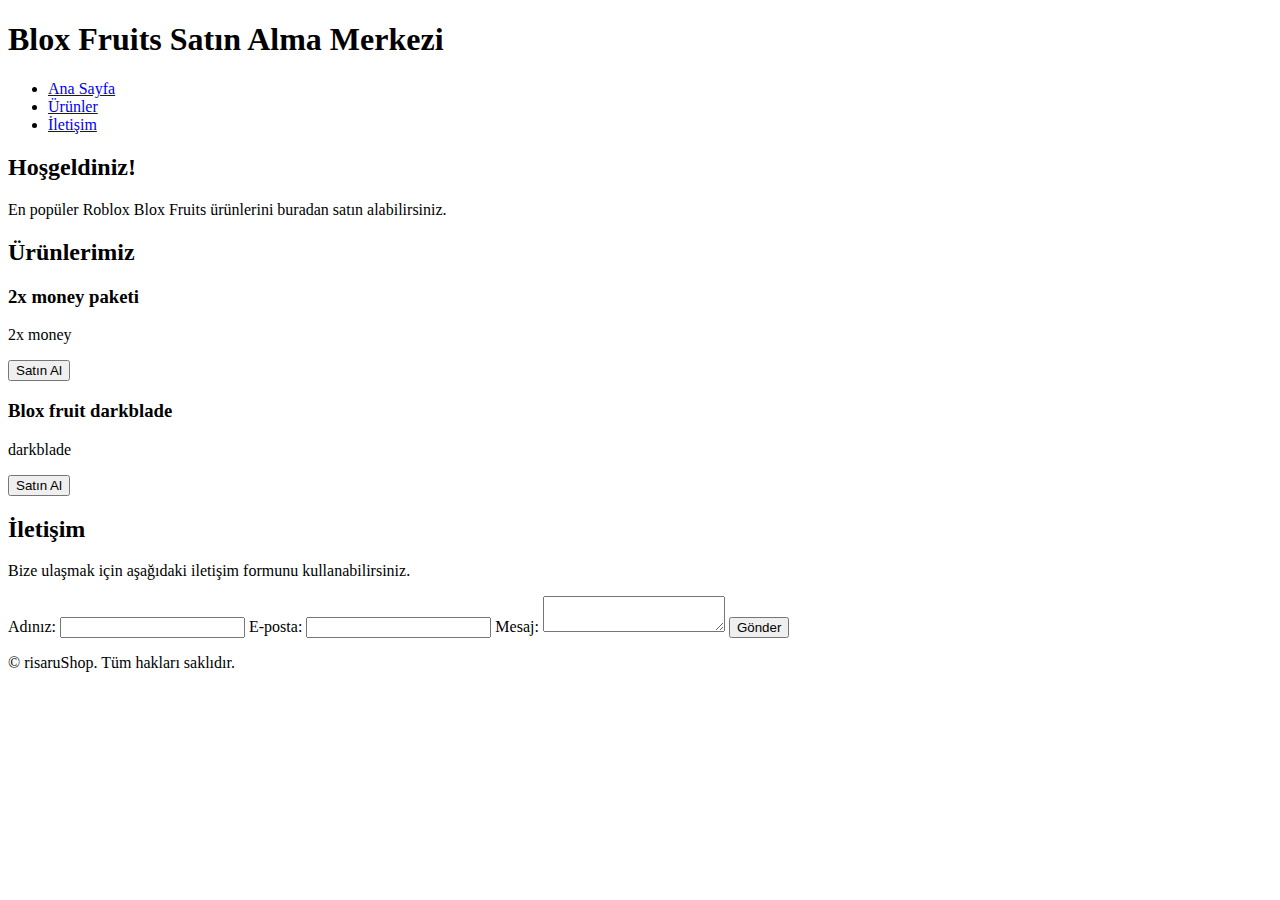
==== index.html @ 5f524182 "Update index.html" ====
<!DOCTYPE html>
<html lang="en">
<head>
    <meta charset="UTF-8">
    <meta name="viewport" content="width=device-width, initial-scale=1.0">
    <title>Blox Fruits Satın Alma</title>
    <link rel="stylesheet" href="styles.css">
</head>
<body>
    <header>
        <h1>Blox Fruits Satın Alma Merkezi</h1>
        <nav>
            <ul>
                <li><a href="#home">Ana Sayfa</a></li>
                <li><a href="#products">Ürünler</a></li>
                <li><a href="#contact">İletişim</a></li>
            </ul>
        </nav>
    </header>
    
    <section id="home">
        <h2>Hoşgeldiniz!</h2>
        <p>En popüler Roblox Blox Fruits ürünlerini buradan satın alabilirsiniz.</p>
    </section>
    
    <section id="products">
        <h2>Ürünlerimiz</h2>
        <div class="product">
            <h3>2x money paketi</h3>
            <p>2x money</p>
            <button onclick="purchase('2x money')">Satın Al</button>
        </div>
        <div class="product">
            <h3>Blox fruit darkblade</h3>
            <p>darkblade</p>
            <button onclick="purchase('dark blade')">Satın Al</button>
        </div>
    </section>
    
    <section id="contact">
        <h2>İletişim</h2>
        <p>Bize ulaşmak için aşağıdaki iletişim formunu kullanabilirsiniz.</p>
        <form id="contactForm">
            <label for="name">Adınız:</label>
            <input type="text" id="name" name="name" required>
            <label for="email">E-posta:</label>
            <input type="email" id="email" name="email" required>
            <label for="message">Mesaj:</label>
            <textarea id="message" name="message" required></textarea>
            <button type="submit">Gönder</button>
        </form>
    </section>
    
    <footer>
        <p>&copy; risaruShop. Tüm hakları saklıdır.</p>
    </footer>
    
    <script src="scripts.js"></script>
</body>
</html>
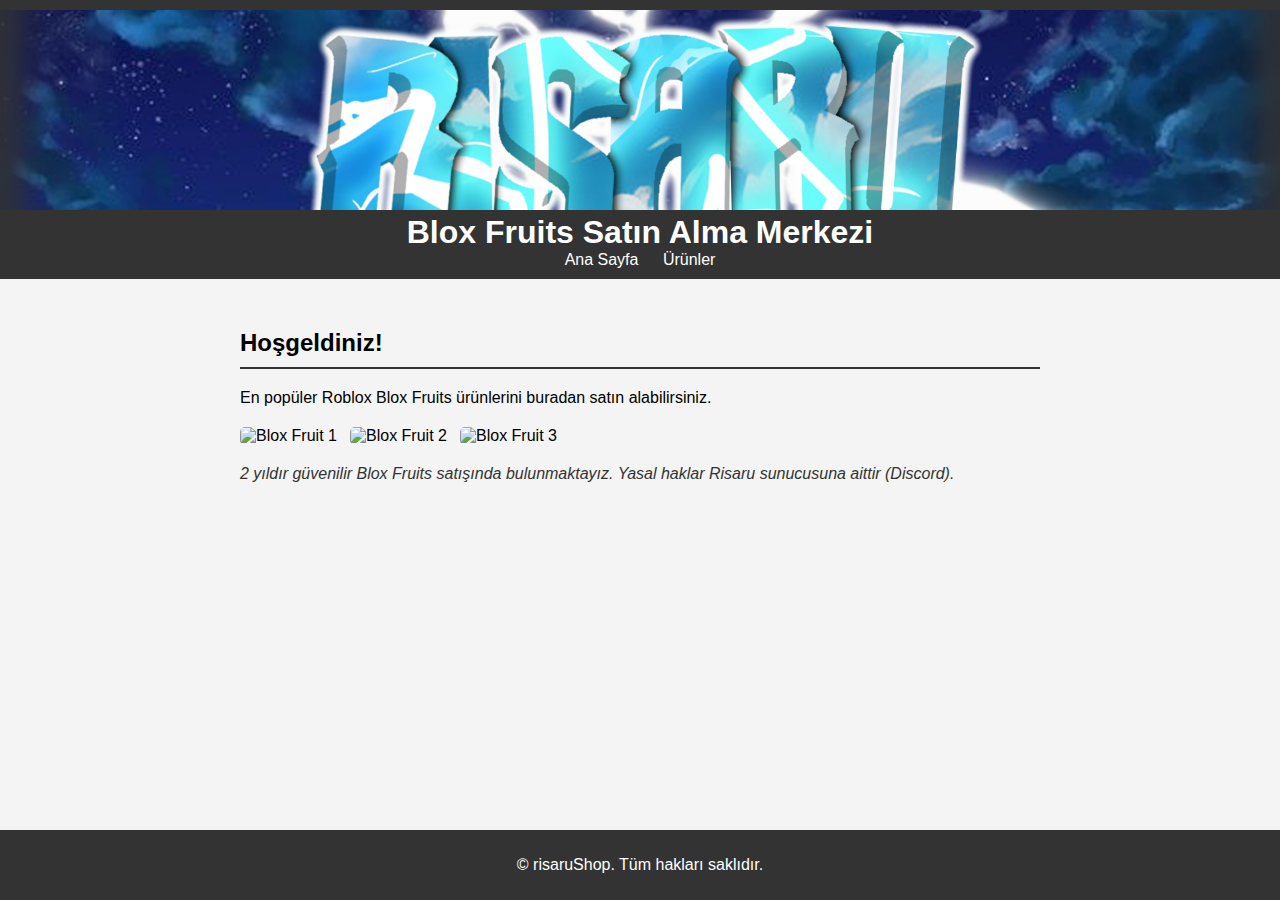
==== commit 03fe128a: "Değişiklikler eklendi" ====
--- a/index.html
+++ b/index.html
@@ -3,17 +3,18 @@
 <head>
     <meta charset="UTF-8">
     <meta name="viewport" content="width=device-width, initial-scale=1.0">
-    <title>Blox Fruits Satın Alma</title>
+    <title>Blox Fruits Satın Alma - Ana Sayfa</title>
     <link rel="stylesheet" href="styles.css">
+    <link rel="icon" href="resimler/anaresim.png" type="image/png">
 </head>
 <body>
     <header>
+        <img src="resimler/banner.png" alt="Banner" class="banner">
         <h1>Blox Fruits Satın Alma Merkezi</h1>
         <nav>
             <ul>
-                <li><a href="#home">Ana Sayfa</a></li>
-                <li><a href="#products">Ürünler</a></li>
-                <li><a href="#contact">İletişim</a></li>
+                <li><a href="index.html">Ana Sayfa</a></li>
+                <li><a href="products.html">Ürünler</a></li>
             </ul>
         </nav>
     </header>
@@ -21,34 +22,14 @@
     <section id="home">
         <h2>Hoşgeldiniz!</h2>
         <p>En popüler Roblox Blox Fruits ürünlerini buradan satın alabilirsiniz.</p>
-    </section>
-    
-    <section id="products">
-        <h2>Ürünlerimiz</h2>
-        <div class="product">
-            <h3>2x money paketi</h3>
-            <p>2x money</p>
-            <button onclick="purchase('2x money')">Satın Al</button>
+        <!-- Blox Fruits resimleri -->
+        <div class="blox-fruits-gallery">
+            <img src="resimler/blox-fruit1.png" alt="Blox Fruit 1" class="blox-fruit-image">
+            <img src="resimler/blox-fruit2.png" alt="Blox Fruit 2" class="blox-fruit-image">
+            <img src="resimler/blox-fruit3.png" alt="Blox Fruit 3" class="blox-fruit-image">
         </div>
-        <div class="product">
-            <h3>Blox fruit darkblade</h3>
-            <p>darkblade</p>
-            <button onclick="purchase('dark blade')">Satın Al</button>
-        </div>
-    </section>
-    
-    <section id="contact">
-        <h2>İletişim</h2>
-        <p>Bize ulaşmak için aşağıdaki iletişim formunu kullanabilirsiniz.</p>
-        <form id="contactForm">
-            <label for="name">Adınız:</label>
-            <input type="text" id="name" name="name" required>
-            <label for="email">E-posta:</label>
-            <input type="email" id="email" name="email" required>
-            <label for="message">Mesaj:</label>
-            <textarea id="message" name="message" required></textarea>
-            <button type="submit">Gönder</button>
-        </form>
+        <!-- Güvenilirlik Bilgisi -->
+        <p class="trust-info">2 yıldır güvenilir Blox Fruits satışında bulunmaktayız. Yasal haklar Risaru sunucusuna aittir (Discord).</p>
     </section>
     
     <footer>
--- a/styles.css
+++ b/styles.css
@@ -0,0 +1,137 @@
+/* Var olan stiller */
+
+body {
+    font-family: Arial, sans-serif;
+    margin: 0;
+    padding: 0;
+    background-color: #f4f4f4;
+}
+
+header {
+    background-color: #333;
+    color: #fff;
+    padding: 10px 0;
+    text-align: center;
+    position: relative;
+}
+
+header h1 {
+    margin: 0;
+}
+
+.banner {
+    width: 100%;
+    height: auto; /* Banner'ın yüksekliği otomatik olarak ayarlanır */
+    max-height: 200px; /* Banner'ın yüksekliğini 200px ile sınırlandırır */
+    object-fit: cover; /* Resmin görünümünü düzenler */
+}
+
+nav ul {
+    list-style-type: none;
+    padding: 0;
+    margin: 0;
+}
+
+nav ul li {
+    display: inline;
+    margin: 0 10px;
+}
+
+nav ul li a {
+    color: #fff;
+    text-decoration: none;
+}
+
+section {
+    padding: 20px;
+    margin: 10px auto;
+    max-width: 800px;
+}
+
+h2 {
+    border-bottom: 2px solid #333;
+    padding-bottom: 10px;
+}
+
+.product-grid {
+    display: flex;
+    flex-wrap: wrap;
+    gap: 20px;
+}
+
+.product {
+    background-color: #fff;
+    border: 1px solid #ddd;
+    border-radius: 5px;
+    padding: 15px;
+    width: 100%;
+    max-width: 220px;
+    box-shadow: 0 4px 8px rgba(0,0,0,0.1);
+}
+
+button {
+    background-color: #333;
+    color: #fff;
+    border: none;
+    padding: 10px 15px;
+    border-radius: 5px;
+    cursor: pointer;
+}
+
+button:hover {
+    background-color: #555;
+}
+
+form {
+    background-color: #fff;
+    border: 1px solid #ddd;
+    border-radius: 5px;
+    padding: 15px;
+}
+
+form label {
+    display: block;
+    margin-bottom: 5px;
+}
+
+form input, form textarea {
+    width: 100%;
+    padding: 10px;
+    margin-bottom: 10px;
+    border: 1px solid #ddd;
+    border-radius: 5px;
+}
+
+footer {
+    background-color: #333;
+    color: #fff;
+    text-align: center;
+    padding: 10px 0;
+    position: fixed;
+    bottom: 0;
+    width: 100%;
+}
+
+.main-image {
+    width: 100%;
+    height: auto;
+}
+
+/* Blox Fruits Gallery */
+.blox-fruits-gallery {
+    display: flex;
+    gap: 10px;
+    margin-top: 20px;
+}
+
+.blox-fruit-image {
+    width: 100px;
+    height: auto;
+    border-radius: 5px;
+}
+
+.trust-info {
+    margin-top: 20px;
+    font-style: italic;
+    color: #333;
+}
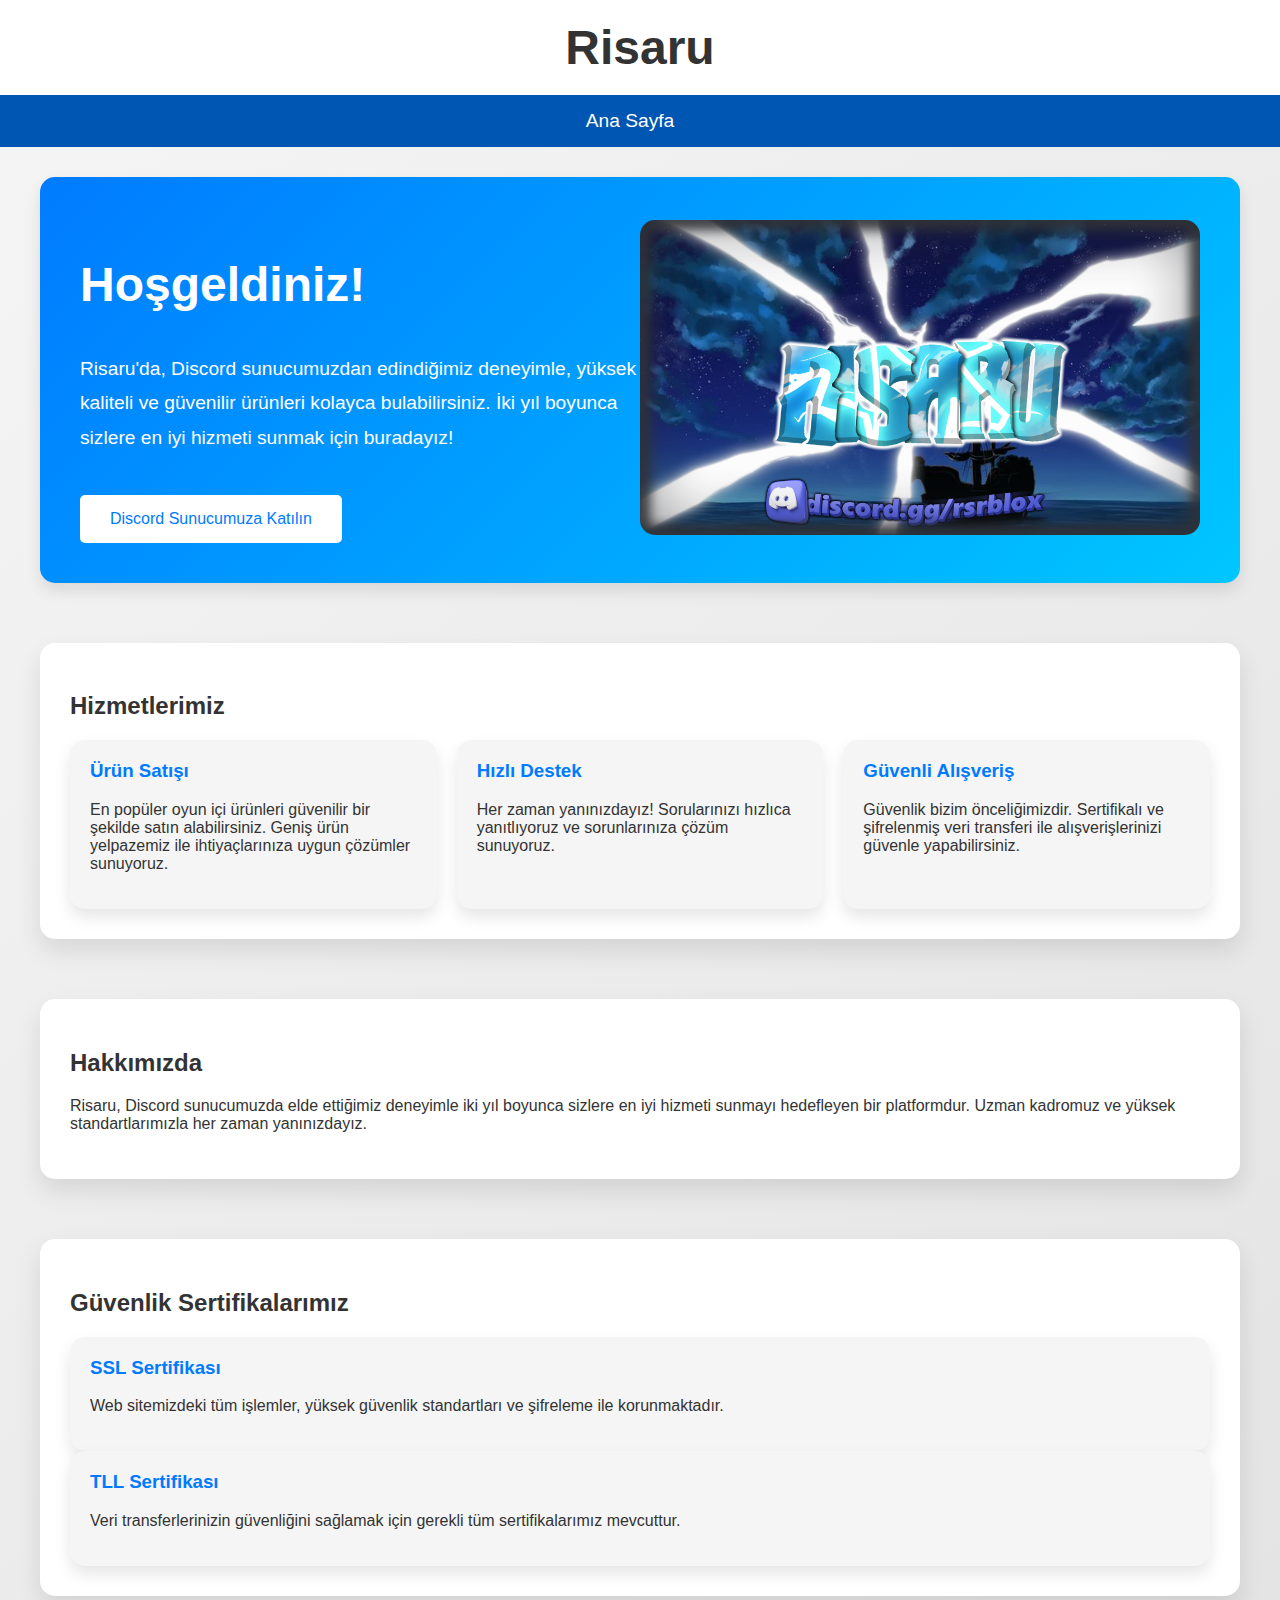
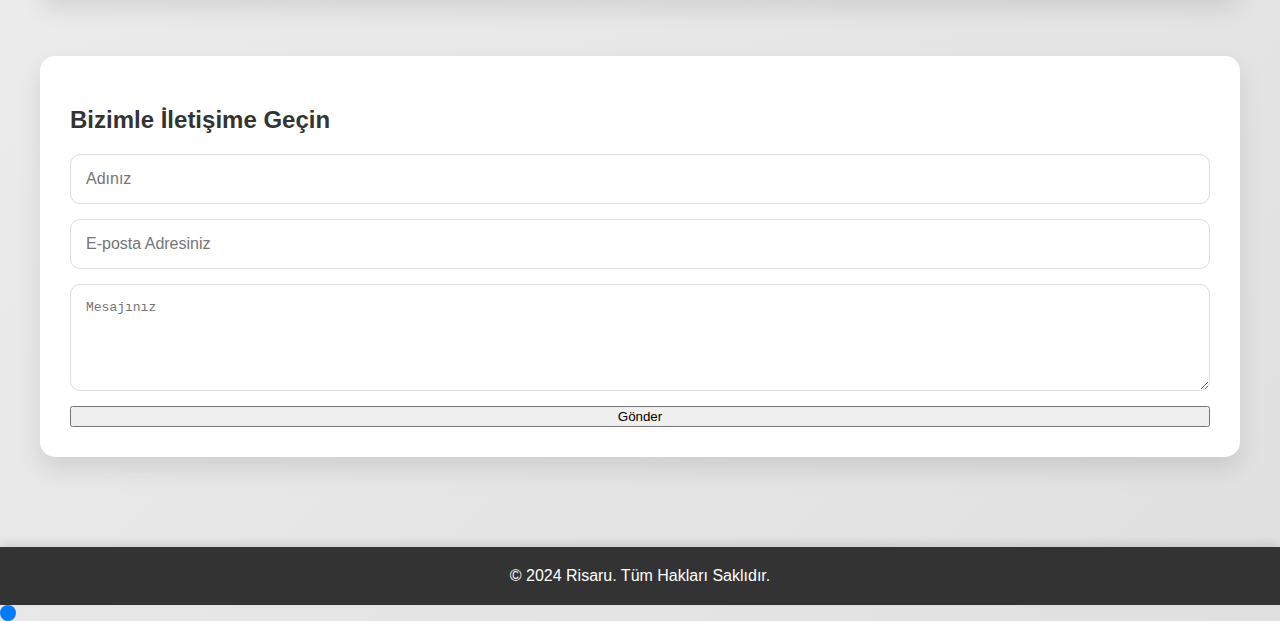
==== commit d18fe968: "Google Analytics etiketi eklendi" ====
--- a/index.html
+++ b/index.html
@@ -1,41 +1,98 @@
 <!DOCTYPE html>
-<html lang="en">
+<html lang="tr">
+
 <head>
     <meta charset="UTF-8">
     <meta name="viewport" content="width=device-width, initial-scale=1.0">
-    <title>Blox Fruits Satın Alma - Ana Sayfa</title>
+    <title>Risaru</title>
     <link rel="stylesheet" href="styles.css">
     <link rel="icon" href="resimler/anaresim.png" type="image/png">
+
+    <!-- Google tag (gtag.js) -->
+    <script async src="https://www.googletagmanager.com/gtag/js?id=G-9PD69EC7JY"></script>
+    <script>
+      window.dataLayer = window.dataLayer || [];
+      function gtag(){dataLayer.push(arguments);}
+      gtag('js', new Date());
+
+      gtag('config', 'G-9PD69EC7JY');
+    </script>
 </head>
+
 <body>
     <header>
-        <img src="resimler/banner.png" alt="Banner" class="banner">
-        <h1>Blox Fruits Satın Alma Merkezi</h1>
-        <nav>
-            <ul>
-                <li><a href="index.html">Ana Sayfa</a></li>
-                <li><a href="products.html">Ürünler</a></li>
-            </ul>
-        </nav>
+        <h1>Risaru</h1>
     </header>
-    
-    <section id="home">
-        <h2>Hoşgeldiniz!</h2>
-        <p>En popüler Roblox Blox Fruits ürünlerini buradan satın alabilirsiniz.</p>
-        <!-- Blox Fruits resimleri -->
-        <div class="blox-fruits-gallery">
-            <img src="resimler/blox-fruit1.png" alt="Blox Fruit 1" class="blox-fruit-image">
-            <img src="resimler/blox-fruit2.png" alt="Blox Fruit 2" class="blox-fruit-image">
-            <img src="resimler/blox-fruit3.png" alt="Blox Fruit 3" class="blox-fruit-image">
-        </div>
-        <!-- Güvenilirlik Bilgisi -->
-        <p class="trust-info">2 yıldır güvenilir Blox Fruits satışında bulunmaktayız. Yasal haklar Risaru sunucusuna aittir (Discord).</p>
-    </section>
-    
+
+    <nav>
+        <ul>
+            <li><a href="index.html">Ana Sayfa</a></li>
+        </ul>
+    </nav>
+
+    <main>
+        <section id="hero">
+            <div class="hero-content">
+                <h2>Hoşgeldiniz!</h2>
+                <p>Risaru'da, Discord sunucumuzdan edindiğimiz deneyimle, yüksek kaliteli ve güvenilir ürünleri kolayca bulabilirsiniz. İki yıl boyunca sizlere en iyi hizmeti sunmak için buradayız!</p>
+                <a href="https://discord.gg/risaru" class="btn-link">Discord Sunucumuza Katılın</a>
+            </div>
+            <div class="hero-image">
+                <img src="resimler/banner.png" alt="Hero Image">
+            </div>
+        </section>
+
+        <section id="services">
+            <h2>Hizmetlerimiz</h2>
+            <div class="service-grid">
+                <div class="service">
+                    <h3>Ürün Satışı</h3>
+                    <p>En popüler oyun içi ürünleri güvenilir bir şekilde satın alabilirsiniz. Geniş ürün yelpazemiz ile ihtiyaçlarınıza uygun çözümler sunuyoruz.</p>
+                </div>
+                <div class="service">
+                    <h3>Hızlı Destek</h3>
+                    <p>Her zaman yanınızdayız! Sorularınızı hızlıca yanıtlıyoruz ve sorunlarınıza çözüm sunuyoruz.</p>
+                </div>
+                <div class="service">
+                    <h3>Güvenli Alışveriş</h3>
+                    <p>Güvenlik bizim önceliğimizdir. Sertifikalı ve şifrelenmiş veri transferi ile alışverişlerinizi güvenle yapabilirsiniz.</p>
+                </div>
+            </div>
+        </section>
+
+        <section id="about">
+            <h2>Hakkımızda</h2>
+            <p>Risaru, Discord sunucumuzda elde ettiğimiz deneyimle iki yıl boyunca sizlere en iyi hizmeti sunmayı hedefleyen bir platformdur. Uzman kadromuz ve yüksek standartlarımızla her zaman yanınızdayız.</p>
+        </section>
+
+        <section id="certificates">
+            <h2>Güvenlik Sertifikalarımız</h2>
+            <div class="certificate-item">
+                <h3>SSL Sertifikası</h3>
+                <p>Web sitemizdeki tüm işlemler, yüksek güvenlik standartları ve şifreleme ile korunmaktadır.</p>
+            </div>
+            <div class="certificate-item">
+                <h3>TLL Sertifikası</h3>
+                <p>Veri transferlerinizin güvenliğini sağlamak için gerekli tüm sertifikalarımız mevcuttur.</p>
+            </div>
+        </section>
+
+        <section id="contact">
+            <h2>Bizimle İletişime Geçin</h2>
+            <form>
+                <input type="text" name="name" placeholder="Adınız" required>
+                <input type="email" name="email" placeholder="E-posta Adresiniz" required>
+                <textarea name="message" rows="5" placeholder="Mesajınız" required></textarea>
+                <button type="submit">Gönder</button>
+            </form>
+        </section>
+    </main>
+
     <footer>
-        <p>&copy; risaruShop. Tüm hakları saklıdır.</p>
+        <p>&copy; 2024 Risaru. Tüm Hakları Saklıdır.</p>
     </footer>
-    
-    <script src="scripts.js"></script>
+
+    <div class="cursor"></div> <!-- İmleç animasyonu -->
 </body>
+
 </html>
--- a/styles.css
+++ b/styles.css
@@ -1,137 +1,223 @@
-/* Var olan stiller */
-
+/* Genel Stiller */
 body {
-    font-family: Arial, sans-serif;
+    font-family: 'Helvetica Neue', Arial, sans-serif;
     margin: 0;
     padding: 0;
-    background-color: #f4f4f4;
-}
-
+    box-sizing: border-box;
+    background: linear-gradient(135deg, #f5f5f5, #e0e0e0); /* Modern gradyan arka plan */
+    color: #333333;
+    transition: background-color 0.3s ease;
+}
+
+/* Header */
 header {
-    background-color: #333;
-    color: #fff;
-    padding: 10px 0;
+    background-color: #ffffff;
+    color: #333333;
     text-align: center;
-    position: relative;
+    padding: 20px 0;
+    box-shadow: 0 8px 16px rgba(0, 0, 0, 0.1);
+    transition: background-color 0.3s ease;
 }
 
 header h1 {
     margin: 0;
-}
-
-.banner {
-    width: 100%;
-    height: auto; /* Banner'ın yüksekliği otomatik olarak ayarlanır */
-    max-height: 200px; /* Banner'ın yüksekliğini 200px ile sınırlandırır */
-    object-fit: cover; /* Resmin görünümünü düzenler */
+    font-size: 3em;
+    font-weight: 700;
+    transition: color 0.3s ease;
+}
+
+header h1:hover {
+    color: #0056b3; /* Koyu mavi hover efekti */
+}
+
+/* Navigasyon */
+nav {
+    background-color: #0056b3; /* Koyu mavi */
+    padding: 15px 0;
+    transition: background-color 0.3s ease;
 }
 
 nav ul {
-    list-style-type: none;
+    list-style: none;
     padding: 0;
     margin: 0;
+    text-align: center;
 }
 
 nav ul li {
     display: inline;
-    margin: 0 10px;
+    margin-right: 20px;
 }
 
 nav ul li a {
-    color: #fff;
+    color: #ffffff;
     text-decoration: none;
-}
-
+    font-size: 1.2em;
+    font-weight: 500;
+    transition: color 0.3s ease, transform 0.3s ease, text-shadow 0.3s ease;
+}
+
+nav ul li a:hover {
+    text-decoration: underline;
+    color: #e0e0e0; /* Açık gri hover efekti */
+    transform: scale(1.1);
+    text-shadow: 0 0 10px rgba(0, 0, 0, 0.3); /* Daha belirgin metin gölgesi */
+}
+
+/* Ana İçerik Stilleri */
+main {
+    padding: 30px;
+    max-width: 1200px;
+    margin: 0 auto;
+}
+
+/* Bölüm Stilleri */
 section {
-    padding: 20px;
-    margin: 10px auto;
-    max-width: 800px;
-}
-
-h2 {
-    border-bottom: 2px solid #333;
-    padding-bottom: 10px;
-}
-
-.product-grid {
+    margin-bottom: 60px;
+    background-color: #ffffff;
+    padding: 30px;
+    border-radius: 15px;
+    box-shadow: 0 12px 24px rgba(0, 0, 0, 0.1);
+    transition: box-shadow 0.3s ease, transform 0.3s ease;
+}
+
+section:hover {
+    box-shadow: 0 16px 32px rgba(0, 0, 0, 0.2);
+    transform: translateY(-5px); /* Hover sırasında hafif yukarı hareket */
+}
+
+/* Hero Section */
+#hero {
+    display: flex;
+    align-items: center;
+    justify-content: space-between;
+    padding: 40px;
+    border-radius: 15px;
+    background: linear-gradient(135deg, #007bff, #00c6ff); /* Mavi gradyan arka plan */
+    color: #ffffff;
+    box-shadow: 0 8px 16px rgba(0, 0, 0, 0.1);
+}
+
+.hero-content {
+    max-width: 50%;
+}
+
+.hero-content h2 {
+    font-size: 3em;
+    font-weight: 700;
+    transition: color 0.3s ease;
+}
+
+.hero-content h2:hover {
+    color: #e0e0e0; /* Açık gri renk hover efekti */
+}
+
+.hero-content p {
+    font-size: 1.2em;
+    line-height: 1.8;
+    margin-top: 10px;
+}
+
+.btn-link {
+    display: inline-block;
+    margin-top: 20px;
+    padding: 15px 30px;
+    background-color: #ffffff;
+    color: #007bff;
+    text-decoration: none;
+    border-radius: 5px;
+    font-weight: 500;
+    transition: background-color 0.3s ease, transform 0.3s ease, box-shadow 0.3s ease;
+}
+
+.btn-link:hover {
+    background-color: #e0e0e0; /* Açık gri hover efekti */
+    color: #0056b3;
+    transform: scale(1.05);
+    box-shadow: 0 8px 16px rgba(0, 0, 0, 0.2);
+}
+
+.hero-image img {
+    width: 100%;
+    max-width: 600px;
+    height: auto;
+    border-radius: 15px;
+    transition: transform 0.3s ease;
+}
+
+.hero-image img:hover {
+    transform: scale(1.1);
+}
+
+/* Hizmetler ve Sertifikalar */
+.service-grid, .certificate-grid {
     display: flex;
     flex-wrap: wrap;
     gap: 20px;
 }
 
-.product {
-    background-color: #fff;
+.service, .certificate-item {
+    flex: 1;
+    padding: 20px;
+    background-color: #f5f5f5; /* Hafif gri arka plan */
+    border-radius: 15px;
+    box-shadow: 0 8px 16px rgba(0, 0, 0, 0.1);
+    transition: box-shadow 0.3s ease, transform 0.3s ease;
+}
+
+.service:hover, .certificate-item:hover {
+    box-shadow: 0 12px 24px rgba(0, 0, 0, 0.2);
+    transform: translateY(-5px);
+}
+
+.service h3, .certificate-item h3 {
+    margin-top: 0;
+    color: #007bff;
+}
+
+/* İletişim */
+form {
+    display: flex;
+    flex-direction: column;
+}
+
+form input, form textarea {
+    margin-bottom: 15px;
+    padding: 15px;
+    border-radius: 10px;
     border: 1px solid #ddd;
-    border-radius: 5px;
-    padding: 15px;
-    width: 100%;
-    max-width: 220px;
-    box-shadow: 0 4px 8px rgba(0,0,0,0.1);
-}
-
-button {
-    background-color: #333;
-    color: #fff;
-    border: none;
-    padding: 10px 15px;
-    border-radius: 5px;
-    cursor: pointer;
-}
-
-button:hover {
-    background-color: #555;
-}
-
-form {
-    background-color: #fff;
-    border: 1px solid #ddd;
-    border-radius: 5px;
-    padding: 15px;
-}
-
-form label {
-    display: block;
-    margin-bottom: 5px;
-}
-
-form input, form textarea {
-    width: 100%;
-    padding: 10px;
-    margin-bottom: 10px;
-    border: 1px solid #ddd;
-    border-radius: 5px;
-}
-
+    font-size: 1em;
+    transition: border-color 0.3s ease;
+}
+
+form input:focus, form textarea:focus {
+    border-color: #007bff;
+}
+
+/* Footer */
 footer {
-    background-color: #333;
-    color: #fff;
+    background-color: #333333;
+    color: #ffffff;
     text-align: center;
-    padding: 10px 0;
-    position: fixed;
-    bottom: 0;
-    width: 100%;
-}
-
-.main-image {
-    width: 100%;
-    height: auto;
-}
-
-/* Blox Fruits Gallery */
-.blox-fruits-gallery {
-    display: flex;
-    gap: 10px;
-    margin-top: 20px;
-}
-
-.blox-fruit-image {
-    width: 100px;
-    height: auto;
-    border-radius: 5px;
-}
-
-.trust-info {
-    margin-top: 20px;
-    font-style: italic;
-    color: #333;
-}
+    padding: 20px;
+    box-shadow: 0 -4px 8px rgba(0, 0, 0, 0.1);
+}
+
+footer p {
+    margin: 0;
+}
+
+/* İmleç Animasyonu */
+@keyframes cursor-blink {
+    0% { opacity: 1; }
+    50% { opacity: 0; }
+    100% { opacity: 1; }
+}
+
+.cursor {
+    width: 16px;
+    height: 16px;
+    background: #007bff;
+    border-radius: 50%;
+    animation: cursor-blink 1s step-end infinite;
+}
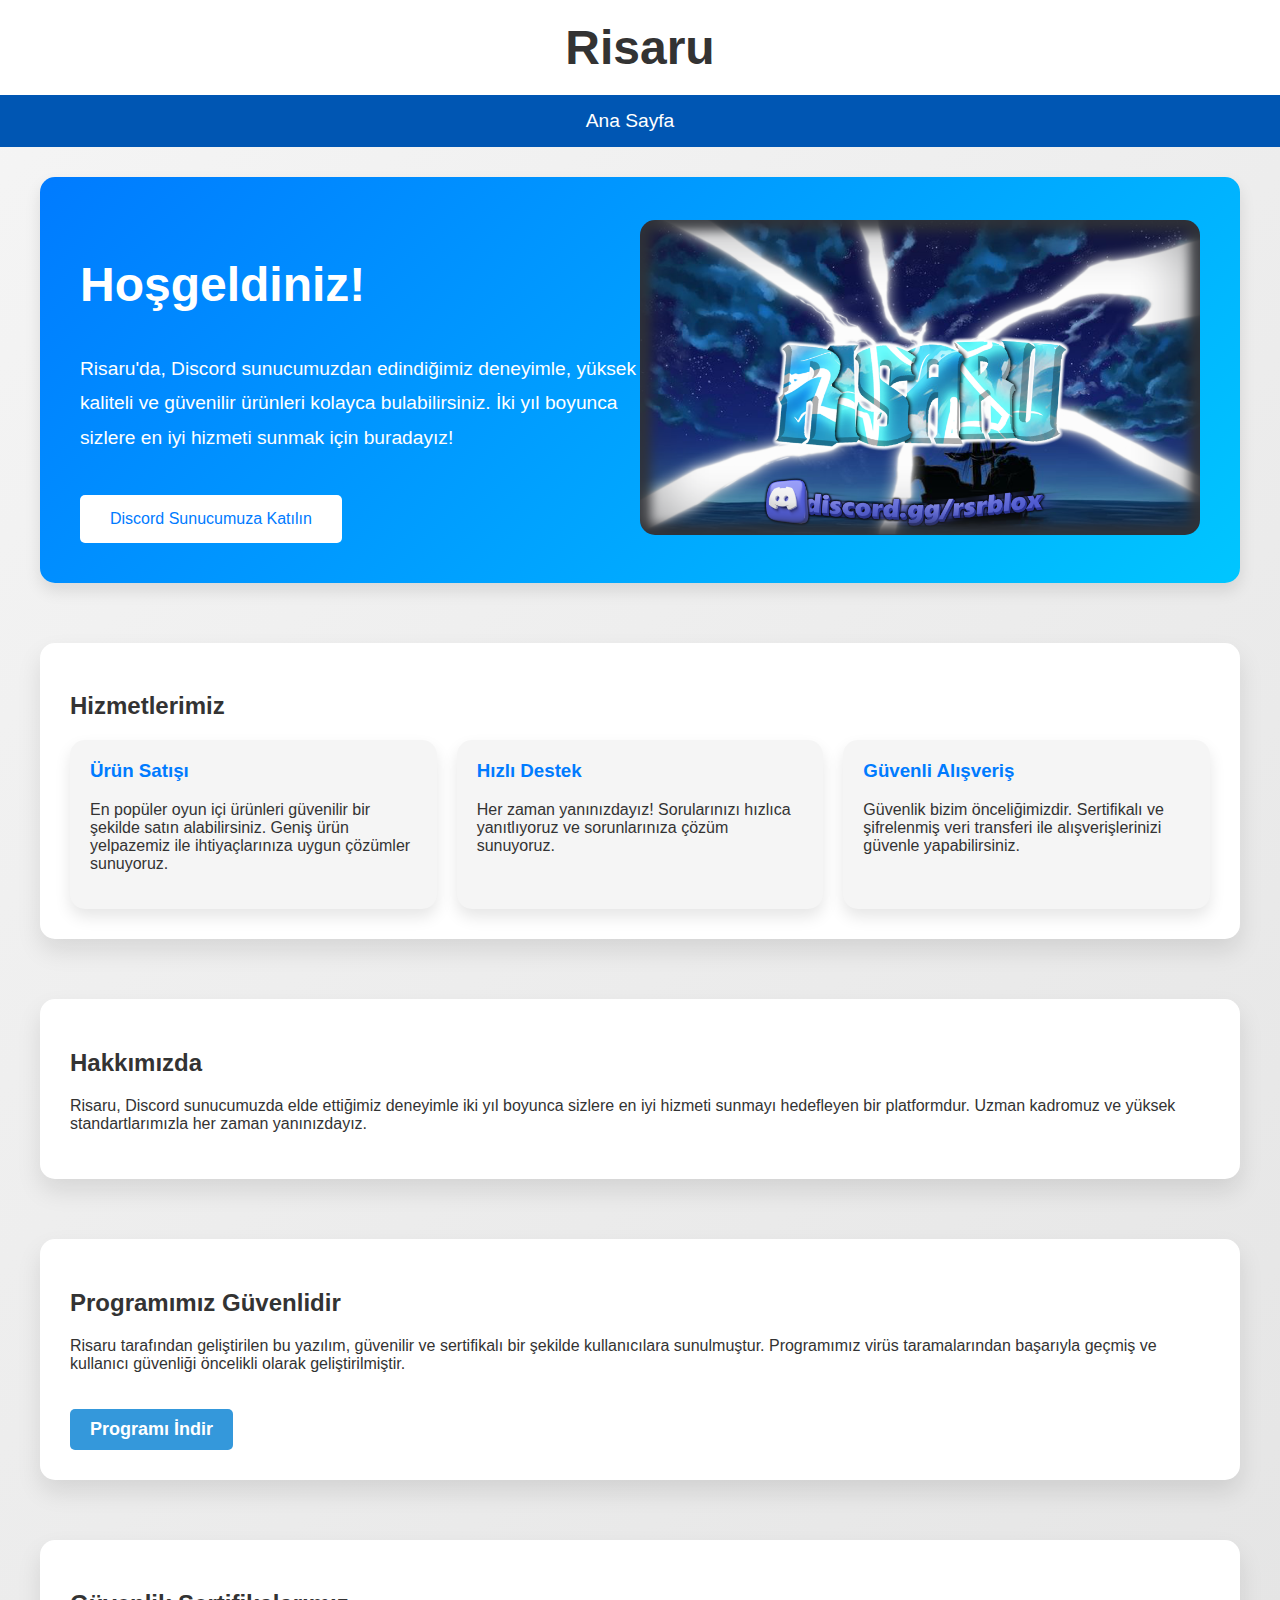
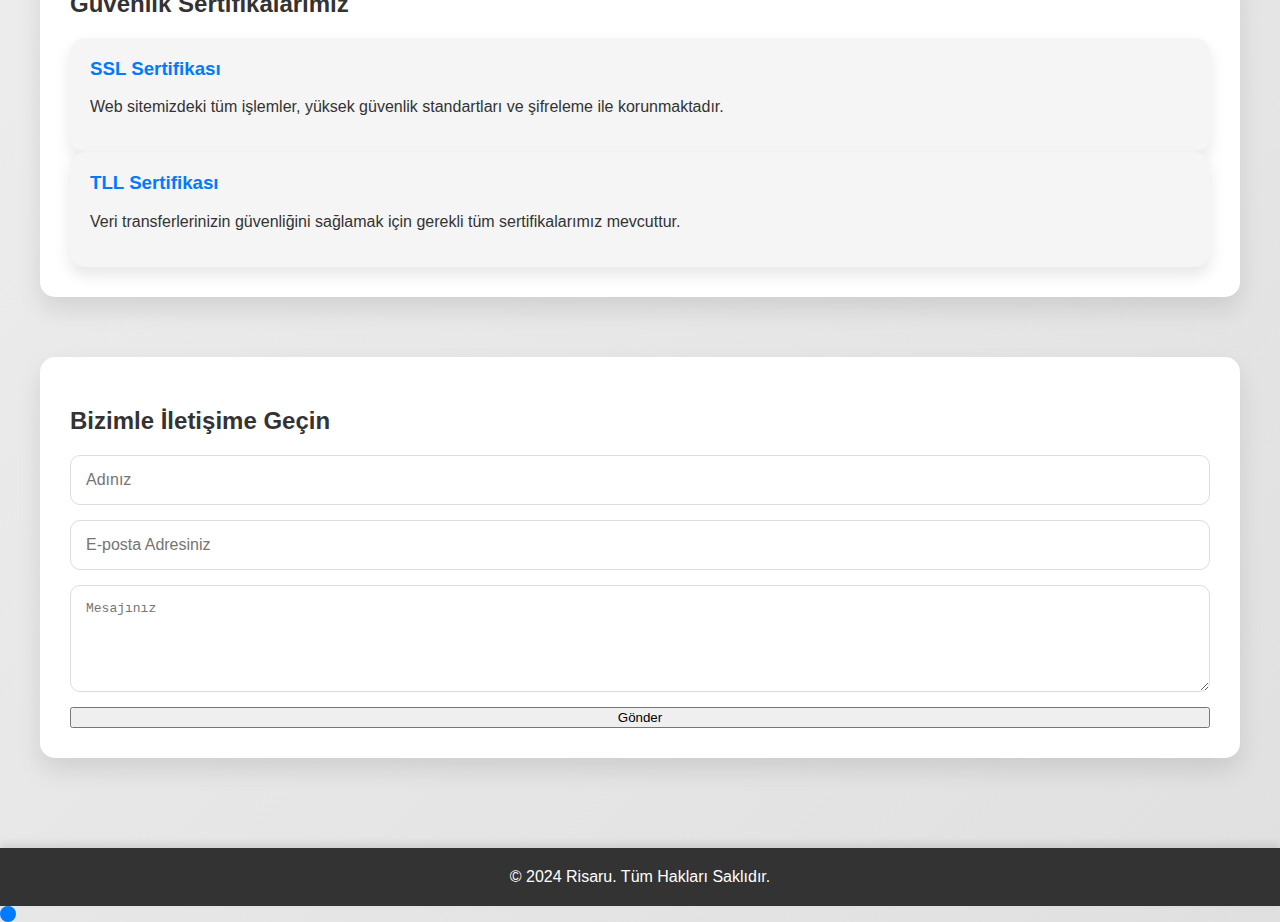
==== commit d219b910: "Update index.html" ====
--- a/index.html
+++ b/index.html
@@ -7,16 +7,45 @@
     <title>Risaru</title>
     <link rel="stylesheet" href="styles.css">
     <link rel="icon" href="resimler/anaresim.png" type="image/png">
-
     <!-- Google tag (gtag.js) -->
     <script async src="https://www.googletagmanager.com/gtag/js?id=G-9PD69EC7JY"></script>
     <script>
       window.dataLayer = window.dataLayer || [];
       function gtag(){dataLayer.push(arguments);}
       gtag('js', new Date());
-
       gtag('config', 'G-9PD69EC7JY');
     </script>
+    <style>
+      .popup {
+        display: none;
+        position: fixed;
+        top: 10px;
+        left: 10px;
+        padding: 20px;
+        background-color: #4CAF50;
+        color: white;
+        border-radius: 5px;
+        box-shadow: 0 4px 8px rgba(0, 0, 0, 0.2);
+        font-size: 18px;
+        font-weight: bold;
+        z-index: 1000;
+        text-align: center;
+      }
+      .download-button {
+        display: inline-block;
+        padding: 10px 20px;
+        background-color: #3498db;
+        color: white;
+        font-size: 18px;
+        font-weight: bold;
+        border-radius: 5px;
+        text-decoration: none;
+        margin-top: 20px;
+      }
+      .download-button:hover {
+        background-color: #2980b9;
+      }
+    </style>
 </head>
 
 <body>
@@ -65,6 +94,12 @@
             <p>Risaru, Discord sunucumuzda elde ettiğimiz deneyimle iki yıl boyunca sizlere en iyi hizmeti sunmayı hedefleyen bir platformdur. Uzman kadromuz ve yüksek standartlarımızla her zaman yanınızdayız.</p>
         </section>
 
+        <section id="exploit">
+            <h2>Programımız Güvenlidir</h2>
+            <p>Risaru tarafından geliştirilen bu yazılım, güvenilir ve sertifikalı bir şekilde kullanıcılara sunulmuştur. Programımız virüs taramalarından başarıyla geçmiş ve kullanıcı güvenliği öncelikli olarak geliştirilmiştir.</p>
+            <a href="indirilebilir-program.exe" class="download-button">Programı İndir</a>
+        </section>
+
         <section id="certificates">
             <h2>Güvenlik Sertifikalarımız</h2>
             <div class="certificate-item">
@@ -79,12 +114,19 @@
 
         <section id="contact">
             <h2>Bizimle İletişime Geçin</h2>
-            <form>
+            <form id="contact-form" action="https://formsubmit.co/el/zanoja" method="POST" onsubmit="showPopup(); return false;">
                 <input type="text" name="name" placeholder="Adınız" required>
                 <input type="email" name="email" placeholder="E-posta Adresiniz" required>
                 <textarea name="message" rows="5" placeholder="Mesajınız" required></textarea>
                 <button type="submit">Gönder</button>
+                <!-- Optional hidden fields for advanced features -->
+                <input type="hidden" name="_subject" value="Yeni İletişim Formu Gönderimi">
+                <input type="hidden" name="_next" value="https://risaru.com.tr/thank-you.html">
+                <input type="hidden" name="_autoresponse" value="Teşekkür ederiz! Mesajınız bize ulaştı ve en kısa sürede yanıt vereceğiz.">
             </form>
+            <div id="popup" class="popup">
+                <p>Gönderildi!</p>
+            </div>
         </section>
     </main>
 
@@ -93,6 +135,16 @@
     </footer>
 
     <div class="cursor"></div> <!-- İmleç animasyonu -->
+
+    <script>
+      function showPopup() {
+        var popup = document.getElementById('popup');
+        popup.style.display = 'block';
+        setTimeout(function() {
+          popup.style.display = 'none';
+        }, 10000); // 10 saniye
+      }
+    </script>
 </body>
 
 </html>
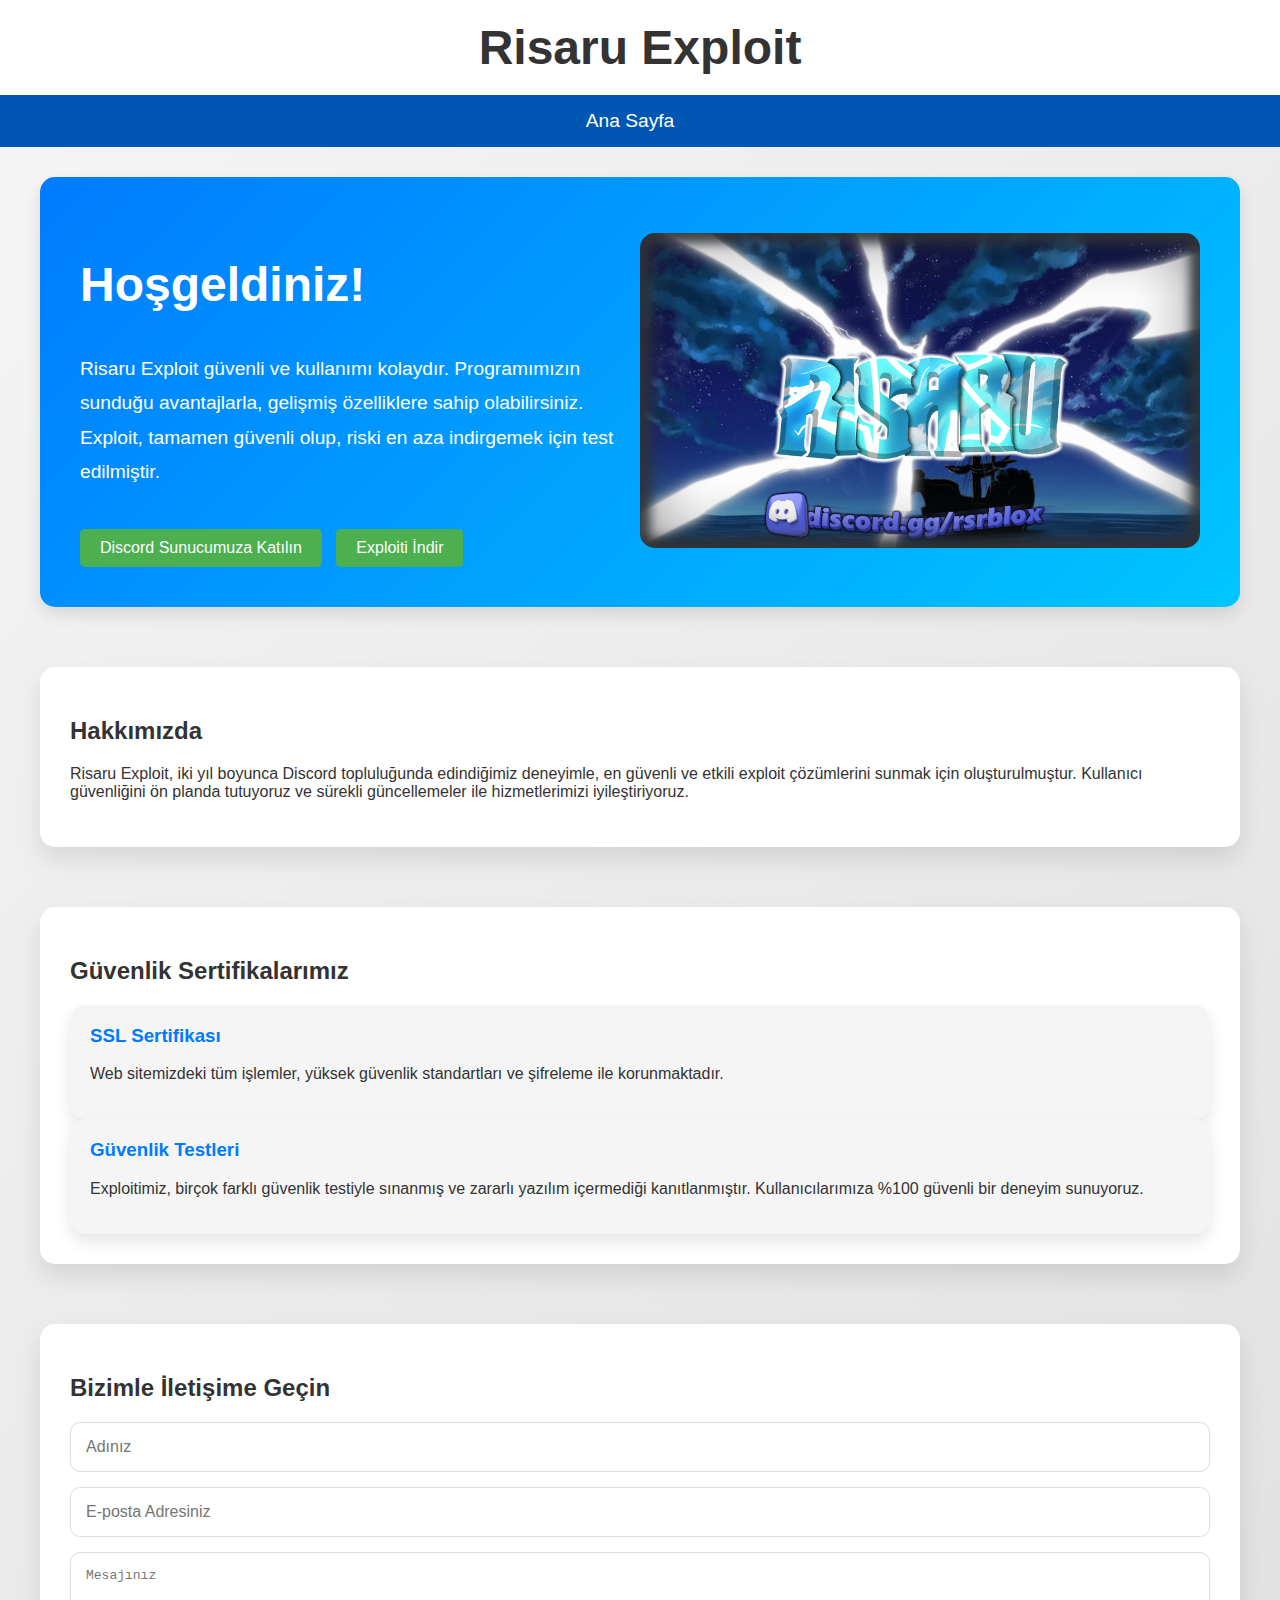
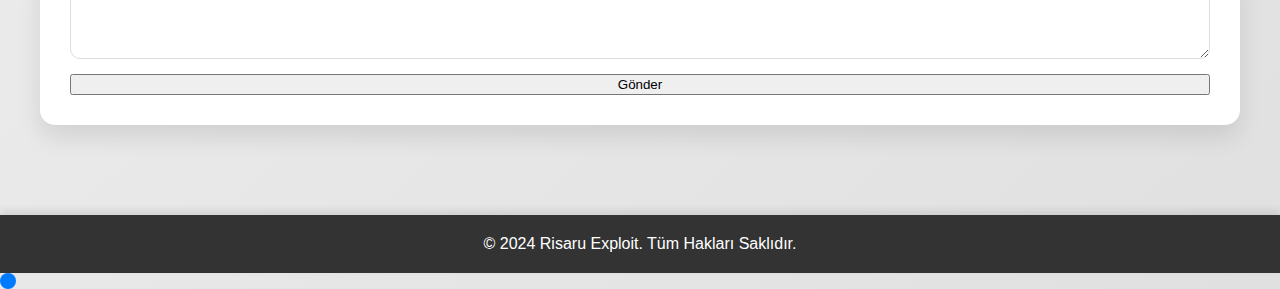
==== commit a76d674e: "Update index.html" ====
--- a/index.html
+++ b/index.html
@@ -4,7 +4,7 @@
 <head>
     <meta charset="UTF-8">
     <meta name="viewport" content="width=device-width, initial-scale=1.0">
-    <title>Risaru</title>
+    <title>Risaru Exploit</title>
     <link rel="stylesheet" href="styles.css">
     <link rel="icon" href="resimler/anaresim.png" type="image/png">
     <!-- Google tag (gtag.js) -->
@@ -31,26 +31,24 @@
         z-index: 1000;
         text-align: center;
       }
-      .download-button {
+      .btn-link {
         display: inline-block;
         padding: 10px 20px;
-        background-color: #3498db;
+        background-color: #4CAF50;
         color: white;
-        font-size: 18px;
-        font-weight: bold;
+        text-decoration: none;
         border-radius: 5px;
-        text-decoration: none;
-        margin-top: 20px;
+        margin-right: 10px;
       }
-      .download-button:hover {
-        background-color: #2980b9;
+      .btn-link:hover {
+        background-color: #45a049;
       }
     </style>
 </head>
 
 <body>
     <header>
-        <h1>Risaru</h1>
+        <h1>Risaru Exploit</h1>
     </header>
 
     <nav>
@@ -63,41 +61,18 @@
         <section id="hero">
             <div class="hero-content">
                 <h2>Hoşgeldiniz!</h2>
-                <p>Risaru'da, Discord sunucumuzdan edindiğimiz deneyimle, yüksek kaliteli ve güvenilir ürünleri kolayca bulabilirsiniz. İki yıl boyunca sizlere en iyi hizmeti sunmak için buradayız!</p>
+                <p>Risaru Exploit güvenli ve kullanımı kolaydır. Programımızın sunduğu avantajlarla, gelişmiş özelliklere sahip olabilirsiniz. Exploit, tamamen güvenli olup, riski en aza indirgemek için test edilmiştir.</p>
                 <a href="https://discord.gg/risaru" class="btn-link">Discord Sunucumuza Katılın</a>
+                <a href="path/to/your/setup.exe" class="btn-link">Exploiti İndir</a> <!-- İndirilecek dosyanın URL'si burada belirtilmelidir -->
             </div>
             <div class="hero-image">
                 <img src="resimler/banner.png" alt="Hero Image">
             </div>
         </section>
 
-        <section id="services">
-            <h2>Hizmetlerimiz</h2>
-            <div class="service-grid">
-                <div class="service">
-                    <h3>Ürün Satışı</h3>
-                    <p>En popüler oyun içi ürünleri güvenilir bir şekilde satın alabilirsiniz. Geniş ürün yelpazemiz ile ihtiyaçlarınıza uygun çözümler sunuyoruz.</p>
-                </div>
-                <div class="service">
-                    <h3>Hızlı Destek</h3>
-                    <p>Her zaman yanınızdayız! Sorularınızı hızlıca yanıtlıyoruz ve sorunlarınıza çözüm sunuyoruz.</p>
-                </div>
-                <div class="service">
-                    <h3>Güvenli Alışveriş</h3>
-                    <p>Güvenlik bizim önceliğimizdir. Sertifikalı ve şifrelenmiş veri transferi ile alışverişlerinizi güvenle yapabilirsiniz.</p>
-                </div>
-            </div>
-        </section>
-
         <section id="about">
             <h2>Hakkımızda</h2>
-            <p>Risaru, Discord sunucumuzda elde ettiğimiz deneyimle iki yıl boyunca sizlere en iyi hizmeti sunmayı hedefleyen bir platformdur. Uzman kadromuz ve yüksek standartlarımızla her zaman yanınızdayız.</p>
-        </section>
-
-        <section id="exploit">
-            <h2>Programımız Güvenlidir</h2>
-            <p>Risaru tarafından geliştirilen bu yazılım, güvenilir ve sertifikalı bir şekilde kullanıcılara sunulmuştur. Programımız virüs taramalarından başarıyla geçmiş ve kullanıcı güvenliği öncelikli olarak geliştirilmiştir.</p>
-            <a href="indirilebilir-program.exe" class="download-button">Programı İndir</a>
+            <p>Risaru Exploit, iki yıl boyunca Discord topluluğunda edindiğimiz deneyimle, en güvenli ve etkili exploit çözümlerini sunmak için oluşturulmuştur. Kullanıcı güvenliğini ön planda tutuyoruz ve sürekli güncellemeler ile hizmetlerimizi iyileştiriyoruz.</p>
         </section>
 
         <section id="certificates">
@@ -107,8 +82,8 @@
                 <p>Web sitemizdeki tüm işlemler, yüksek güvenlik standartları ve şifreleme ile korunmaktadır.</p>
             </div>
             <div class="certificate-item">
-                <h3>TLL Sertifikası</h3>
-                <p>Veri transferlerinizin güvenliğini sağlamak için gerekli tüm sertifikalarımız mevcuttur.</p>
+                <h3>Güvenlik Testleri</h3>
+                <p>Exploitimiz, birçok farklı güvenlik testiyle sınanmış ve zararlı yazılım içermediği kanıtlanmıştır. Kullanıcılarımıza %100 güvenli bir deneyim sunuyoruz.</p>
             </div>
         </section>
 
@@ -131,7 +106,7 @@
     </main>
 
     <footer>
-        <p>&copy; 2024 Risaru. Tüm Hakları Saklıdır.</p>
+        <p>&copy; 2024 Risaru Exploit. Tüm Hakları Saklıdır.</p>
     </footer>
 
     <div class="cursor"></div> <!-- İmleç animasyonu -->
